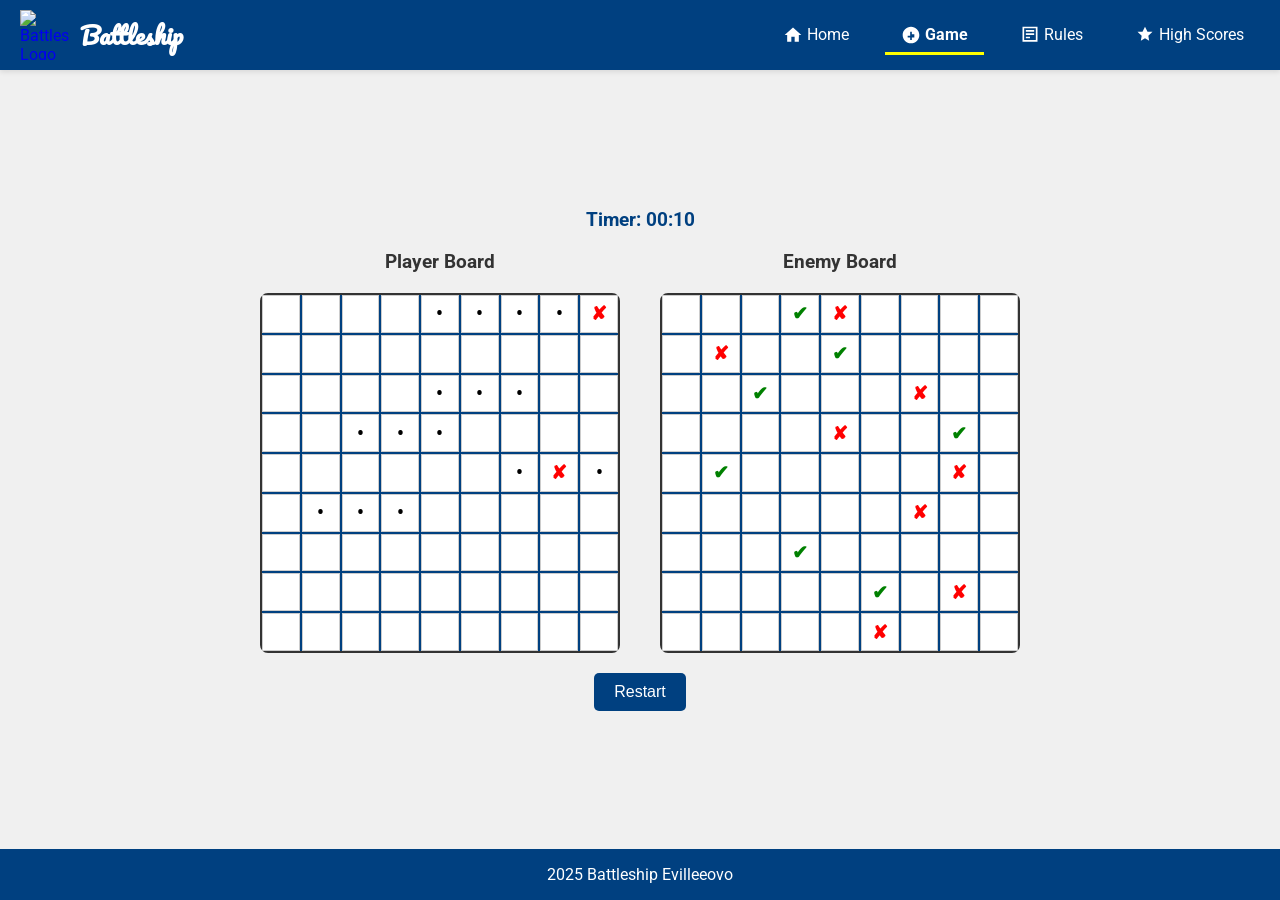
==== Project1/game.html @ da26434e "First version upload" ====
<!DOCTYPE html>
<html lang="en">
<head>
    <meta charset="UTF-8">
    <meta name="viewport" content="width=device-width, initial-scale=1.0">
    <title>Battleship - Game</title>
    <link href="https://fonts.googleapis.com/css2?family=Roboto:wght@400;700&family=Pacifico&display=swap" rel="stylesheet">
    <link rel="stylesheet" href="css/style.css">
    <link rel="stylesheet" href="css/game.css">
</head>
<body>
    <header>
        <nav>
            <div class="logo-container">
                <a href="https://github.com/EvilLeeovo" target="_blank" class="logo-link">
                    <img src="images/bear.png" alt="Battleship Logo" class="logo">
                    <h1>Battleship</h1>
                </a>
            </div>
            <ul>
                <li><a href="index.html">
                    <img src="icons/home.svg" alt="Home Icon" class="nav-icon"> Home
                </a></li>
                <li><a href="game.html" class="active">
                    <img src="icons/game.svg" alt="Game Icon" class="nav-icon"> Game
                </a></li>
                <li><a href="rules.html">
                    <img src="icons/rules.svg" alt="Rules Icon" class="nav-icon"> Rules
                </a></li>
                <li><a href="highscores.html">
                    <img src="icons/highscores.svg" alt="High Scores Icon" class="nav-icon"> High Scores
                </a></li>
            </ul>
        </nav>
    </header>
    <main>
        <section class="game-container">
            <div class="timer">
                <p>Timer: <span id="mock-timestamp">00:10</span></p>
            </div>
            <div class="boards">
                <div class="board">
                    <h3>Player Board</h3>
                    <div class="grid">
                        <!-- 9x9 Player Board -->
                        <div class="cell"></div>
                        <div class="cell"></div>
                        <div class="cell"></div>
                        <div class="cell"></div>
                        <div class="cell ship">&#8226;</div>
                        <div class="cell ship">&#8226;</div>
                        <div class="cell ship">&#8226;</div>
                        <div class="cell ship">&#8226;</div>
                        <div class="cell hit">&#10008;</div>
                
                        <div class="cell"></div>
                        <div class="cell"></div>
                        <div class="cell"></div>
                        <div class="cell"></div>
                        <div class="cell"></div>
                        <div class="cell"></div>
                        <div class="cell"></div>
                        <div class="cell"></div>
                        <div class="cell"></div>
                
                        <div class="cell"></div>
                        <div class="cell"></div>
                        <div class="cell"></div>
                        <div class="cell"></div>
                        <div class="cell ship">&#8226;</div>
                        <div class="cell ship">&#8226;</div>
                        <div class="cell ship">&#8226;</div>
                        <div class="cell"></div>
                        <div class="cell"></div>
                
                        <div class="cell"></div>
                        <div class="cell"></div>
                        <div class="cell ship">&#8226;</div>
                        <div class="cell ship">&#8226;</div>
                        <div class="cell ship">&#8226;</div>
                        <div class="cell"></div>
                        <div class="cell"></div>
                        <div class="cell"></div>
                        <div class="cell"></div>
                
                        <div class="cell"></div>
                        <div class="cell"></div>
                        <div class="cell"></div>
                        <div class="cell"></div>
                        <div class="cell"></div>
                        <div class="cell"></div>
                        <div class="cell ship">&#8226;</div>
                        <div class="cell hit">&#10008;</div>
                        <div class="cell ship">&#8226;</div>
                
                        <div class="cell"></div>
                        <div class="cell ship">&#8226;</div>
                        <div class="cell ship">&#8226;</div>
                        <div class="cell ship">&#8226;</div>
                        <div class="cell"></div>
                        <div class="cell"></div>
                        <div class="cell"></div>
                        <div class="cell"></div>
                        <div class="cell"></div>
                
                        <div class="cell"></div>
                        <div class="cell"></div>
                        <div class="cell"></div>
                        <div class="cell"></div>
                        <div class="cell"></div>
                        <div class="cell"></div>
                        <div class="cell"></div>
                        <div class="cell"></div>
                        <div class="cell"></div>
                
                        <div class="cell"></div>
                        <div class="cell"></div>
                        <div class="cell"></div>
                        <div class="cell"></div>
                        <div class="cell"></div>
                        <div class="cell"></div>
                        <div class="cell"></div>
                        <div class="cell"></div>
                        <div class="cell"></div>
                
                        <div class="cell"></div>
                        <div class="cell"></div>
                        <div class="cell"></div>
                        <div class="cell"></div>
                        <div class="cell"></div>
                        <div class="cell"></div>
                        <div class="cell"></div>
                        <div class="cell"></div>
                        <div class="cell"></div>
                    </div>
                </div>
                
                <div class="board">
                    <h3>Enemy Board</h3>
                    <div class="grid">
                        <!-- Enemy Board: 9x9 -->
                        <div class="cell"></div>
                        <div class="cell"></div>
                        <div class="cell"></div>
                        <div class="cell enemy-hit">&#10004;</div>
                        <div class="cell enemy-miss">&#10008;</div>
                        <div class="cell"></div>
                        <div class="cell"></div>
                        <div class="cell"></div>
                        <div class="cell"></div>
                
                        <div class="cell"></div>
                        <div class="cell enemy-miss">&#10008;</div>
                        <div class="cell"></div>
                        <div class="cell"></div>
                        <div class="cell enemy-hit">&#10004;</div>
                        <div class="cell"></div>
                        <div class="cell"></div>
                        <div class="cell"></div>
                        <div class="cell"></div>
                
                        <div class="cell"></div>
                        <div class="cell"></div>
                        <div class="cell enemy-hit">&#10004;</div>
                        <div class="cell"></div>
                        <div class="cell"></div>
                        <div class="cell"></div>
                        <div class="cell enemy-miss">&#10008;</div>
                        <div class="cell"></div>
                        <div class="cell"></div>
                
                        <div class="cell"></div>
                        <div class="cell"></div>
                        <div class="cell"></div>
                        <div class="cell"></div>
                        <div class="cell enemy-miss">&#10008;</div>
                        <div class="cell"></div>
                        <div class="cell"></div>
                        <div class="cell enemy-hit">&#10004;</div>
                        <div class="cell"></div>
                
                        <div class="cell"></div>
                        <div class="cell enemy-hit">&#10004;</div>
                        <div class="cell"></div>
                        <div class="cell"></div>
                        <div class="cell"></div>
                        <div class="cell"></div>
                        <div class="cell"></div>
                        <div class="cell enemy-miss">&#10008;</div>
                        <div class="cell"></div>
                
                        <div class="cell"></div>
                        <div class="cell"></div>
                        <div class="cell"></div>
                        <div class="cell"></div>
                        <div class="cell"></div>
                        <div class="cell"></div>
                        <div class="cell enemy-miss">&#10008;</div>
                        <div class="cell"></div>
                        <div class="cell"></div>
                
                        <div class="cell"></div>
                        <div class="cell"></div>
                        <div class="cell"></div>
                        <div class="cell enemy-hit">&#10004;</div>
                        <div class="cell"></div>
                        <div class="cell"></div>
                        <div class="cell"></div>
                        <div class="cell"></div>
                        <div class="cell"></div>
                
                        <div class="cell"></div>
                        <div class="cell"></div>
                        <div class="cell"></div>
                        <div class="cell"></div>
                        <div class="cell"></div>
                        <div class="cell enemy-hit">&#10004;</div>
                        <div class="cell"></div>
                        <div class="cell enemy-miss">&#10008;</div>
                        <div class="cell"></div>
                
                        <div class="cell"></div>
                        <div class="cell"></div>
                        <div class="cell"></div>
                        <div class="cell"></div>
                        <div class="cell"></div>
                        <div class="cell enemy-miss">&#10008;</div>
                        <div class="cell"></div>
                        <div class="cell"></div>
                        <div class="cell"></div>
                    </div>
                </div>                                               
            </div>
            <div class="actions">
                <button onclick="location.reload()">Restart</button>
            </div>
        </section>
    </main>
    <footer>
        <p>2025 Battleship Evilleeovo</p>
    </footer>
</body>
</html>
---- Project1/css/style.css ----
/* General reset */
* {
    margin: 0;
    padding: 0;
    box-sizing: border-box;
}

body {
    font-family: 'Roboto', Arial, sans-serif;
    min-height: 100vh;
    display: flex;
    flex-direction: column;
    background-color: #f0f0f0;
    color: #333;
}

header {
    flex-shrink: 0;
}

h1 {
    font-family: 'Pacifico', cursive;
    color: white;
}

h2 {
    font-family: 'Pacifico', cursive;
    color: black;
}

main {
    flex-grow: 1;
    display: flex;
    justify-content: center;
    align-items: center;
    padding: 20px;
}

footer {
    flex-shrink: 0;
    text-align: center;
    padding: 1em;
    background-color: #004080;
    color: white;
}

/* Navbar styles */
header nav {
    position: sticky;
    top: 0;
    z-index: 1000;
    display: flex;
    align-items: center;
    justify-content: space-between;
    padding: 10px 20px;
    background-color: #004080;
    color: white;
    box-shadow: 0 2px 5px rgba(0, 0, 0, 0.1);
}

.logo-container {
    display: flex;
    align-items: center;
    gap: 10px;
}

.logo-link {
    display: flex;
    align-items: center;
    gap: 10px;
    text-decoration: none;
    transition: transform 0.3s ease, color 0.3s ease;
}

.logo-link:hover {
    transform: scale(1.05);
    color: #0066cc;
}

.logo {
    height: 50px;
    width: 50px;
    object-fit: contain;
    transition: transform 0.3s ease;
}

.logo-link:hover .logo {
    transform: rotate(15deg);
}

nav ul {
    display: flex;
    list-style: none;
    gap: 20px;
    margin: 0;
    padding: 0;
}

nav ul li a {
    color: white;
    text-decoration: none;
    padding: 0.5em 1em;
    transition: background-color 0.3s ease;
}

nav ul li a.active {
    font-weight: bold;
    border-bottom: 3px solid yellow;
}

nav ul li a:hover {
    background-color: #0066cc;
    color: white;
    border-radius: 5px;
    transition: background-color 0.3s ease, color 0.3s ease;
}

.nav-icon {
    width: 20px;
    height: 20px;
    flex-shrink: 0;
    vertical-align: middle;
}

/* Main content styles */
.main-content {
    display: flex;
    flex-direction: column;
    align-items: center;
    justify-content: center;
    width: 100%;
    height: 80vh;
    max-width: 1200px;
    background-color: #fff;
    padding: 20px;
    border-radius: 8px;
    gap: 10px;
}

.intro {
    text-align: center;
    display: flex;
    flex-direction: column;
    justify-content: center;
    gap: 10px;
}

.main-image {
    width: 100%;
    max-height: 80%;
    height: auto;
    margin: 10px auto;
    border-radius: 8px;
}

.main-image::after {
    content: "Game Preview";
    display: block;
    text-align: center;
    margin-top: 5px;
    font-size: 0.9em;
    color: gray;
}

.main-image:hover {
    transform: scale(1.05);
    transition: transform 0.3s ease;
}

.actions {
    display: flex;
    justify-content: center;
    align-items: center;
}

.start-button {
    background-color: #004080;
    color: white;
    font-size: 1.2em;
    padding: 10px 20px;
    border: none;
    border-radius: 5px;
    cursor: pointer;
    transition: background-color 0.3s ease;
}

.start-button:hover {
    background-color: #0066cc;
    transform: scale(1.05);
}

.start-button:hover::after {
    content: "Let's fight!";
    font-size: 0.9em;
    margin-left: 10px;
    color: #fff;
}

.highlight {
    color: red;
    font-weight: bold;
}

/* Responsive Design */
@media (max-width: 768px) {
    nav ul {
        flex-direction: column;
        gap: 5px;
        text-align: center;
    }

    nav ul li a {
        padding: 8px 10px;
    }

    .logo {
        height: 40px;
        width: 40px;
    }

    .main-content {
        height: auto;
        padding: 10px;
        width: 90%;
    }

    .main-image {
        width: 100%;
        max-height: 70%;
        height: auto;
    }

    .start-button {
        font-size: 1em;
        padding: 8px 16px;
    }
}

.rules-container {
    max-width: 800px;
    margin: 0 auto;
    padding: 20px;
    background-color: #fff;
    box-shadow: 0 4px 8px rgba(0, 0, 0, 0.1);
    border-radius: 8px;
    font-size: 1.1em;
    line-height: 1.6;
}

.rules-container h2 {
    font-family: 'Lato', sans-serif;
    font-size: 1.8em;
    font-weight: 700;
    color: #004080;
    margin-bottom: 15px;
}

.rules-container ol {
    font-family: 'Lato', sans-serif;
    font-size: 1.2em;
    font-weight: 400;
    line-height: 1.6;
    margin-left: 20px;
    padding-left: 20px;
    color: #333;
}

.rules-container ol li {
    margin-bottom: 10px;
}

.rules-container a {
    color: #004080;
    text-decoration: none;
    font-weight: bold;
}

.rules-container a:hover {
    text-decoration: underline;
}

.rules-container p {
    font-family: 'Lato', sans-serif;
    font-size: 1.1em;
    font-weight: 400;
    line-height: 1.6;
    color: #333;
}

@media (max-width: 768px) {
    .rules-container {
        padding: 15px;
        font-size: 1em;
        line-height: 1.4;
    }

    .rules-container h2 {
        font-size: 1.5em;
        margin-bottom: 10px;
    }

    .rules-container ol {
        font-size: 1em;
        margin-left: 15px;
        padding-left: 15px;
    }

    .rules-container ol li {
        margin-bottom: 8px;
    }

    .rules-container p {
        font-size: 1em;
        line-height: 1.4;
    }

    .rules-container a {
        font-size: 1em;
    }
}

.highscores-container {
    max-width: 800px;
    margin: 0 auto;
    padding: 20px;
    background-color: #fff;
    box-shadow: 0 4px 8px rgba(0, 0, 0, 0.1);
    border-radius: 8px;
    text-align: center;
    font-family: 'Roboto', sans-serif;
}

.highscores-container h2 {
    color: #004080;
    font-size: 2em;
    margin-bottom: 20px;
    text-transform: uppercase;
    font-weight: bold;
}

table {
    width: 100%;
    border-collapse: collapse;
    margin-top: 20px;
    font-size: 1em;
    border-radius: 8px;
    overflow: hidden;
}

table th, table td {
    border: 1px solid #ddd;
    padding: 10px;
    text-align: center;
}

table th {
    background-color: #004080;
    color: white;
    font-weight: bold;
    text-transform: uppercase;
    font-size: 0.9em;
    letter-spacing: 1px;
}

table tr:nth-child(even) {
    background-color: #f9f9f9;
}

table tr:hover {
    background-color: #e0e0e0;
}

table td {
    color: #333;
    font-size: 0.95em;
    padding: 12px;
}

table td:first-child {
    font-weight: bold;
    color: #004080;
}

table td:last-child {
    font-style: italic;
    color: #666;
}

@media (max-width: 768px) {
    .highscores-container {
        padding: 15px;
    }

    table th, table td {
        padding: 8px;
        font-size: 0.9em;
    }

    table th {
        font-size: 0.85em;
    }

    .highscores-container h2 {
        font-size: 1.5em;
    }
}
---- Project1/css/game.css ----
/* General styles for the game page */
.game-container {
    display: flex;
    flex-direction: column;
    align-items: center;
    gap: 20px;
    padding: 20px;
}

.timer {
    font-size: 1.2em;
    font-weight: bold;
    color: #004080;
}

.boards {
    display: flex;
    gap: 40px;
    justify-content: center;
}

.board {
    display: flex;
    flex-direction: column;
    align-items: center;
    gap: 10px;
}

.board h3 {
    text-align: center;
    margin-bottom: 10px;
    color: #333;
}

.grid {
    display: grid;
    grid-template-columns: repeat(9, 1fr);
    grid-template-rows: repeat(9, 1fr);
    gap: 2px;
    width: 360px;
    height: 360px;
    background-color: #004080;
    border: 2px solid #333;
    border-radius: 8px;
}

.cell {
    display: flex;
    align-items: center;
    justify-content: center;
    font-size: 1.2em;
    font-weight: bold;
    background-color: #ffffff;
    border: 1px solid #ccc;
    cursor: pointer;
    transition: color 0.2s ease;
}

.cell.ship {
    color: black;
}

.cell.hit {
    color: red;
}

.cell.miss {
    color: red;
}

.enemy-hit {
    color: green;
}

.enemy-miss {
    color: red;
}

.cell:hover {
    background-color: #e0e0e0;
}

.actions button {
    background-color: #004080;
    color: white;
    font-size: 1em;
    padding: 10px 20px;
    border: none;
    border-radius: 5px;
    cursor: pointer;
    transition: background-color 0.3s ease;
}

.actions button:hover {
    background-color: #0066cc;
}

@media (max-width: 768px) {
    .game-container {
        padding: 10px;
        gap: 15px;
    }

    .timer {
        font-size: 1em;
        text-align: center;
    }

    .boards {
        flex-direction: column;
        gap: 20px;
    }

    .board {
        gap: 15px;
    }

    .grid {
        width: 300px;
        height: 300px;
    }

    .cell {
        font-size: 1em;
    }

    .actions button {
        font-size: 0.9em;
        padding: 8px 16px;
    }
}

@media (max-width: 480px) {
    .grid {
        width: 250px;
        height: 250px;
    }

    .cell {
        font-size: 0.9em;
    }

    .actions button {
        font-size: 0.8em;
        padding: 6px 12px;
    }
}
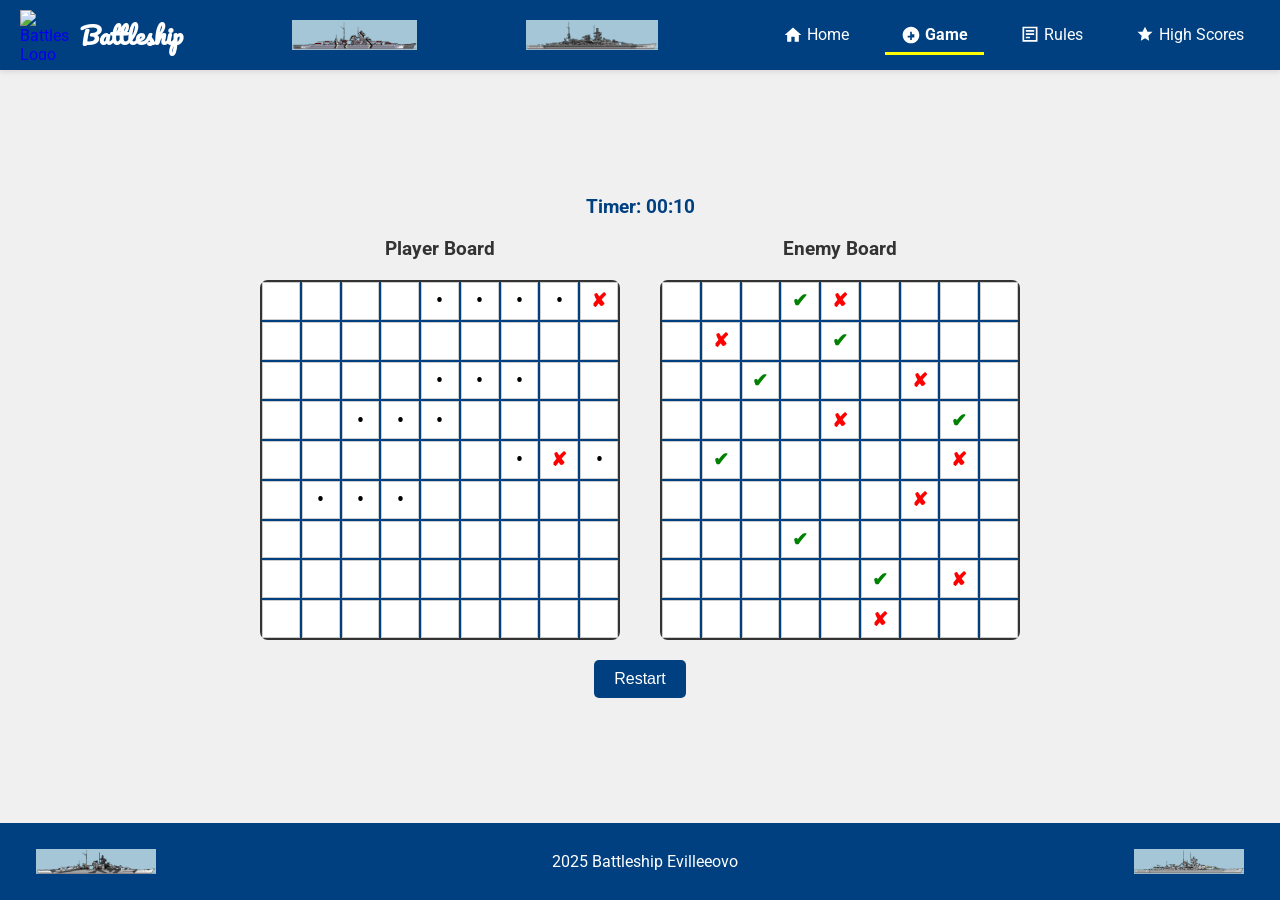
==== commit cc61dd95: "Design update on header and footer" ====
--- a/Project1/game.html
+++ b/Project1/game.html
@@ -17,6 +17,12 @@
                     <h1>Battleship</h1>
                 </a>
             </div>
+            <div class="header-image">
+                <img src="images/1.png" alt="Header Image">
+            </div>
+            <div class="header-image">
+                <img src="images/4.png" alt="Header Image">
+            </div>
             <ul>
                 <li><a href="index.html">
                     <img src="icons/home.svg" alt="Home Icon" class="nav-icon"> Home
@@ -237,7 +243,11 @@
         </section>
     </main>
     <footer>
-        <p>2025 Battleship Evilleeovo</p>
+        <div class="footer-images">
+            <img src="images/2.png" alt="Footer Left Image">
+            <p>2025 Battleship Evilleeovo</p>
+            <img src="images/3.png" alt="Footer Right Image">
+        </div>
     </footer>
 </body>
 </html>
--- a/Project1/css/style.css
+++ b/Project1/css/style.css
@@ -201,6 +201,40 @@
     font-weight: bold;
 }
 
+/* Header image */
+.header-image {
+    display: flex;
+    justify-content: center;
+    align-items: center;
+    margin: 10px 0;
+    height: 30px;
+    max-width: 100%;
+    overflow: hidden;
+}
+
+.header-image img {
+    height: 100%;
+    max-width: 100%;
+    object-fit: contain;
+}
+
+/* Footer images */
+.footer-images {
+    display: flex;
+    align-items: center;
+    justify-content: space-between;
+    padding: 10px 20px;
+    background-color: #004080;
+    color: white;
+    text-align: center;
+}
+
+.footer-images img {
+    height: 25px;
+    max-width: calc(33.33% - 20px);
+    object-fit: contain;
+}
+
 /* Responsive Design */
 @media (max-width: 768px) {
     nav ul {
@@ -214,8 +248,31 @@
     }
 
     .logo {
-        height: 40px;
-        width: 40px;
+        height: 30px;
+        width: 30px;
+    }
+
+    .header-image {
+        height: 20px;
+        margin: 5px 0;
+    }
+
+    .header-image img {
+        height: 100%;
+        max-width: 100%;
+        object-fit: contain;
+    }
+
+    .footer-images {
+        flex-direction: column;
+        gap: 10px;
+        padding: 10px 10px;
+        text-align: center;
+    }
+
+    .footer-images img {
+        height: 20px;
+        max-width: 80%;
     }
 
     .main-content {
@@ -226,7 +283,7 @@
 
     .main-image {
         width: 100%;
-        max-height: 70%;
+        max-height: 60%;
         height: auto;
     }
 
